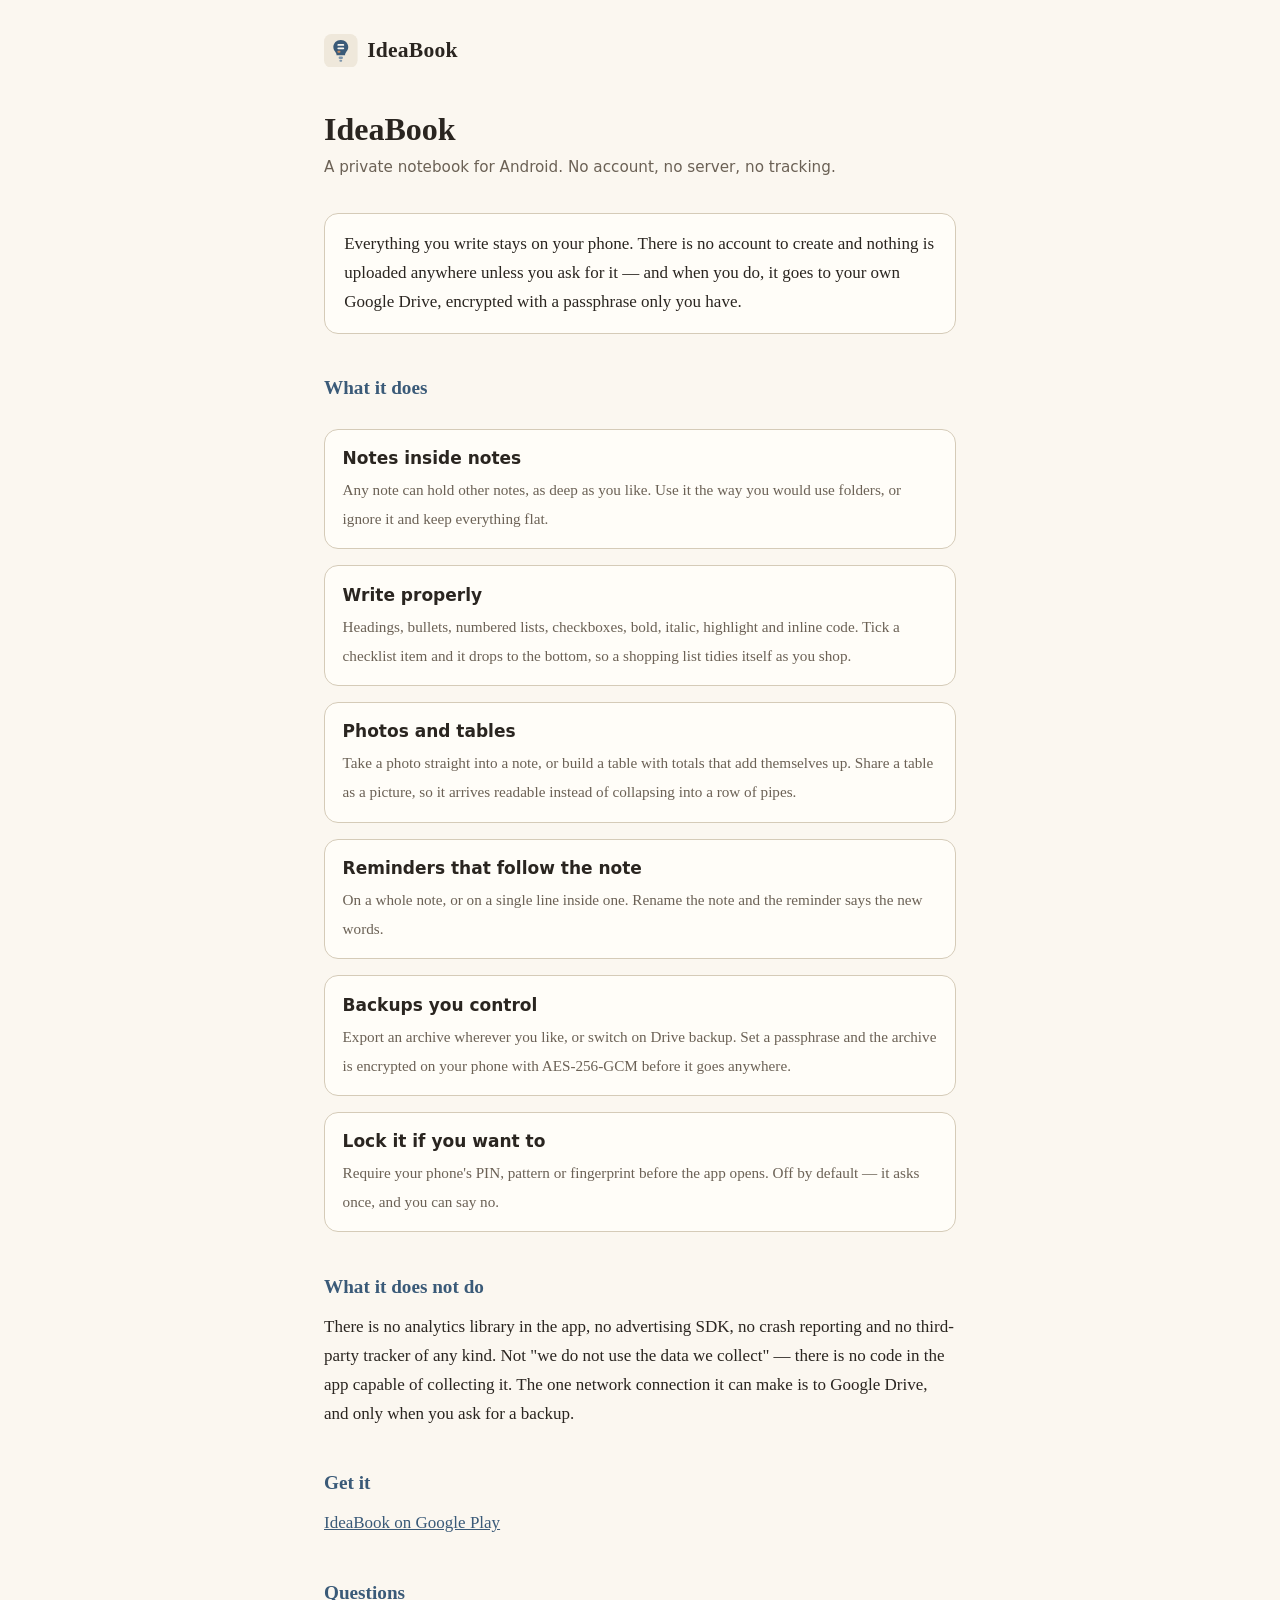
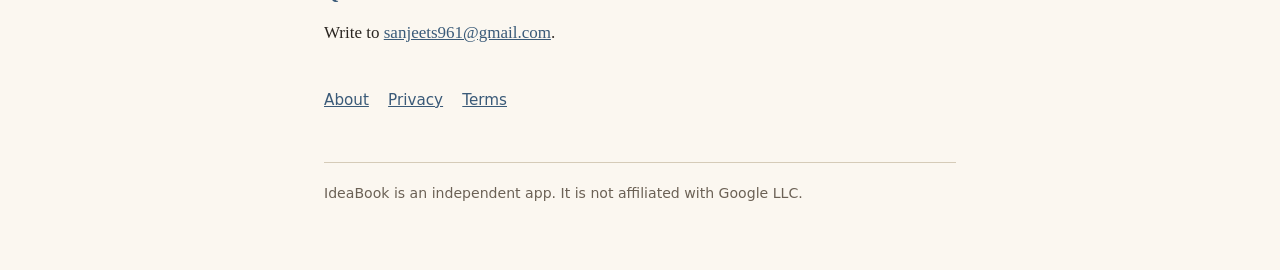
==== index.html @ cc1ff2da "IdeaBook site" ====
<!DOCTYPE html>
<html lang="en">
<head>
<meta charset="utf-8">
<meta name="viewport" content="width=device-width, initial-scale=1">
<title>IdeaBook — a private notebook for Android</title>
<meta name="description" content="A private notebook for Android. Notes inside notes, photos, tables and reminders. No account, no server, no tracking.">
<link rel="stylesheet" href="style.css">
</head>
<body>
<main>
  <div class="brand">
    <a href="./">
      <svg viewBox="0 0 108 108" width="34" height="34" xmlns="http://www.w3.org/2000/svg" aria-hidden="true">
  <rect width="108" height="108" rx="24" fill="#efe8db"/>
  <path d="M54 19C40.2 19 30 29.4 30 42c0 8 4.5 13 7.5 17.5C39.8 63 40.3 65 40.3 68h27.4c0-3 .5-5 2.8-8.5C73.5 55 78 50 78 42 78 29.4 67.8 19 54 19Z" fill="#3a5a78"/>
  <rect x="43" y="32" width="22" height="6" rx="3" fill="#fbf7f0"/>
  <rect x="43" y="43" width="22" height="6" rx="3" fill="#fbf7f0"/>
  <rect x="43" y="54" width="10" height="6" rx="3" fill="#c98a5e"/>
  <rect x="47" y="72" width="14" height="8" rx="4" fill="#7e96ac"/>
  <rect x="49.5" y="83" width="9" height="6" rx="3" fill="#7e96ac"/>
</svg>
      <b>IdeaBook</b>
    </a>
  </div>

  <h1>IdeaBook</h1>
  <p class="sub">A private notebook for Android. No account, no server, no tracking.</p>

  <p class="lede">Everything you write stays on your phone. There is no account to create and
  nothing is uploaded anywhere unless you ask for it — and when you do, it goes to your own
  Google Drive, encrypted with a passphrase only you have.</p>

  <h2>What it does</h2>
  <div class="features">
    <div class="feature"><b>Notes inside notes</b><span>Any note can hold other notes, as deep as
      you like. Use it the way you would use folders, or ignore it and keep everything flat.</span></div>
    <div class="feature"><b>Write properly</b><span>Headings, bullets, numbered lists, checkboxes,
      bold, italic, highlight and inline code. Tick a checklist item and it drops to the bottom,
      so a shopping list tidies itself as you shop.</span></div>
    <div class="feature"><b>Photos and tables</b><span>Take a photo straight into a note, or build
      a table with totals that add themselves up. Share a table as a picture, so it arrives
      readable instead of collapsing into a row of pipes.</span></div>
    <div class="feature"><b>Reminders that follow the note</b><span>On a whole note, or on a single
      line inside one. Rename the note and the reminder says the new words.</span></div>
    <div class="feature"><b>Backups you control</b><span>Export an archive wherever you like, or
      switch on Drive backup. Set a passphrase and the archive is encrypted on your phone with
      AES-256-GCM before it goes anywhere.</span></div>
    <div class="feature"><b>Lock it if you want to</b><span>Require your phone's PIN, pattern or
      fingerprint before the app opens. Off by default — it asks once, and you can say no.</span></div>
  </div>

  <h2>What it does not do</h2>
  <p>There is no analytics library in the app, no advertising SDK, no crash reporting and no
  third-party tracker of any kind. Not "we do not use the data we collect" — there is no code in
  the app capable of collecting it. The one network connection it can make is to Google Drive,
  and only when you ask for a backup.</p>

  <h2>Get it</h2>
  <p><a href="https://play.google.com/store/apps/details?id=com.sanjeet.ideabook">IdeaBook on
  Google Play</a></p>

  <h2>Questions</h2>
  <p>Write to <a href="mailto:sanjeets961@gmail.com">sanjeets961@gmail.com</a>.</p>

  <nav class="pages">
    <a href="./" aria-current="page">About</a>
    <a href="privacy/">Privacy</a>
    <a href="terms/">Terms</a>
  </nav>
  <footer>
    IdeaBook is an independent app. It is not affiliated with Google LLC.
  </footer>
</main>
</body>
</html>
---- style.css ----
/*
  The app's Paper palette, on the web.

  The site and the app should look like the same thing made by the same person — someone who
  lands here from the Play listing has already seen the icon. Ink on warm paper, one accent in
  clay, and nothing else.
*/
:root {
  --paper: #fbf7f0;
  --surface: #fffdf8;
  --variant: #efe8db;
  --rule: #d5cbb8;
  --ink: #3a5a78;
  --clay: #a85c3b;
  --text: #2a2520;
  --muted: #6b6155;
}
@media (prefers-color-scheme: dark) {
  :root {
    --paper: #15130f;
    --surface: #1c1a15;
    --variant: #2c2921;
    --rule: #524c40;
    --ink: #a6c4e0;
    --clay: #e6a182;
    --text: #ece6dc;
    --muted: #a69d90;
  }
}

* { box-sizing: border-box; }

body {
  margin: 0;
  background: var(--paper);
  color: var(--text);
  font: 17px/1.7 ui-serif, Georgia, "Times New Roman", serif;
  -webkit-text-size-adjust: 100%;
}

main { max-width: 42rem; margin: 0 auto; padding: 2rem 1.25rem 4rem; }

/* The wordmark, as close to the app's lockup as a web page can honestly get. */
.brand { display: flex; align-items: center; gap: .6rem; margin-bottom: 2.5rem; }
.brand svg { width: 2.1rem; height: 2.1rem; flex: none; }
.brand b { font-size: 1.35rem; letter-spacing: .01em; }
.brand a { color: inherit; text-decoration: none; display: flex; align-items: center; gap: .6rem; }

h1 { font-size: 2rem; line-height: 1.25; margin: 0 0 .4rem; }
h2 { font-size: 1.2rem; margin: 2.4rem 0 .6rem; color: var(--ink); }
h3 { font-size: 1rem; margin: 1.6rem 0 .3rem; }
p, li { margin: .6rem 0; }
ul { padding-left: 1.2rem; }

.sub { color: var(--muted); margin: 0 0 2rem; font-size: .95rem; }

.lede {
  background: var(--surface);
  border: 1px solid var(--rule);
  border-radius: 14px;
  padding: 1rem 1.2rem;
  margin: 1.5rem 0 2rem;
}

a { color: var(--ink); }
a:hover { color: var(--clay); }

nav.pages { margin: 2.5rem 0 0; display: flex; gap: 1.2rem; flex-wrap: wrap; font-size: .95rem; }

footer {
  margin-top: 3rem; padding-top: 1.2rem;
  border-top: 1px solid var(--rule);
  color: var(--muted); font-size: .88rem;
}

code {
  background: var(--variant); padding: .1rem .35rem; border-radius: 4px;
  font-family: ui-monospace, SFMono-Regular, Menlo, monospace; font-size: .88em;
}

/* Sans for the parts that are the app's voice rather than its writing, same rule as in-app. */
.sub, nav.pages, footer, .feature b { font-family: system-ui, -apple-system, "Segoe UI", Roboto, sans-serif; }

.features { display: grid; gap: 1rem; margin: 1.5rem 0; }
.feature { background: var(--surface); border: 1px solid var(--rule); border-radius: 14px; padding: .9rem 1.1rem; }
.feature b { display: block; margin-bottom: .2rem; }
.feature span { color: var(--muted); font-size: .95rem; }
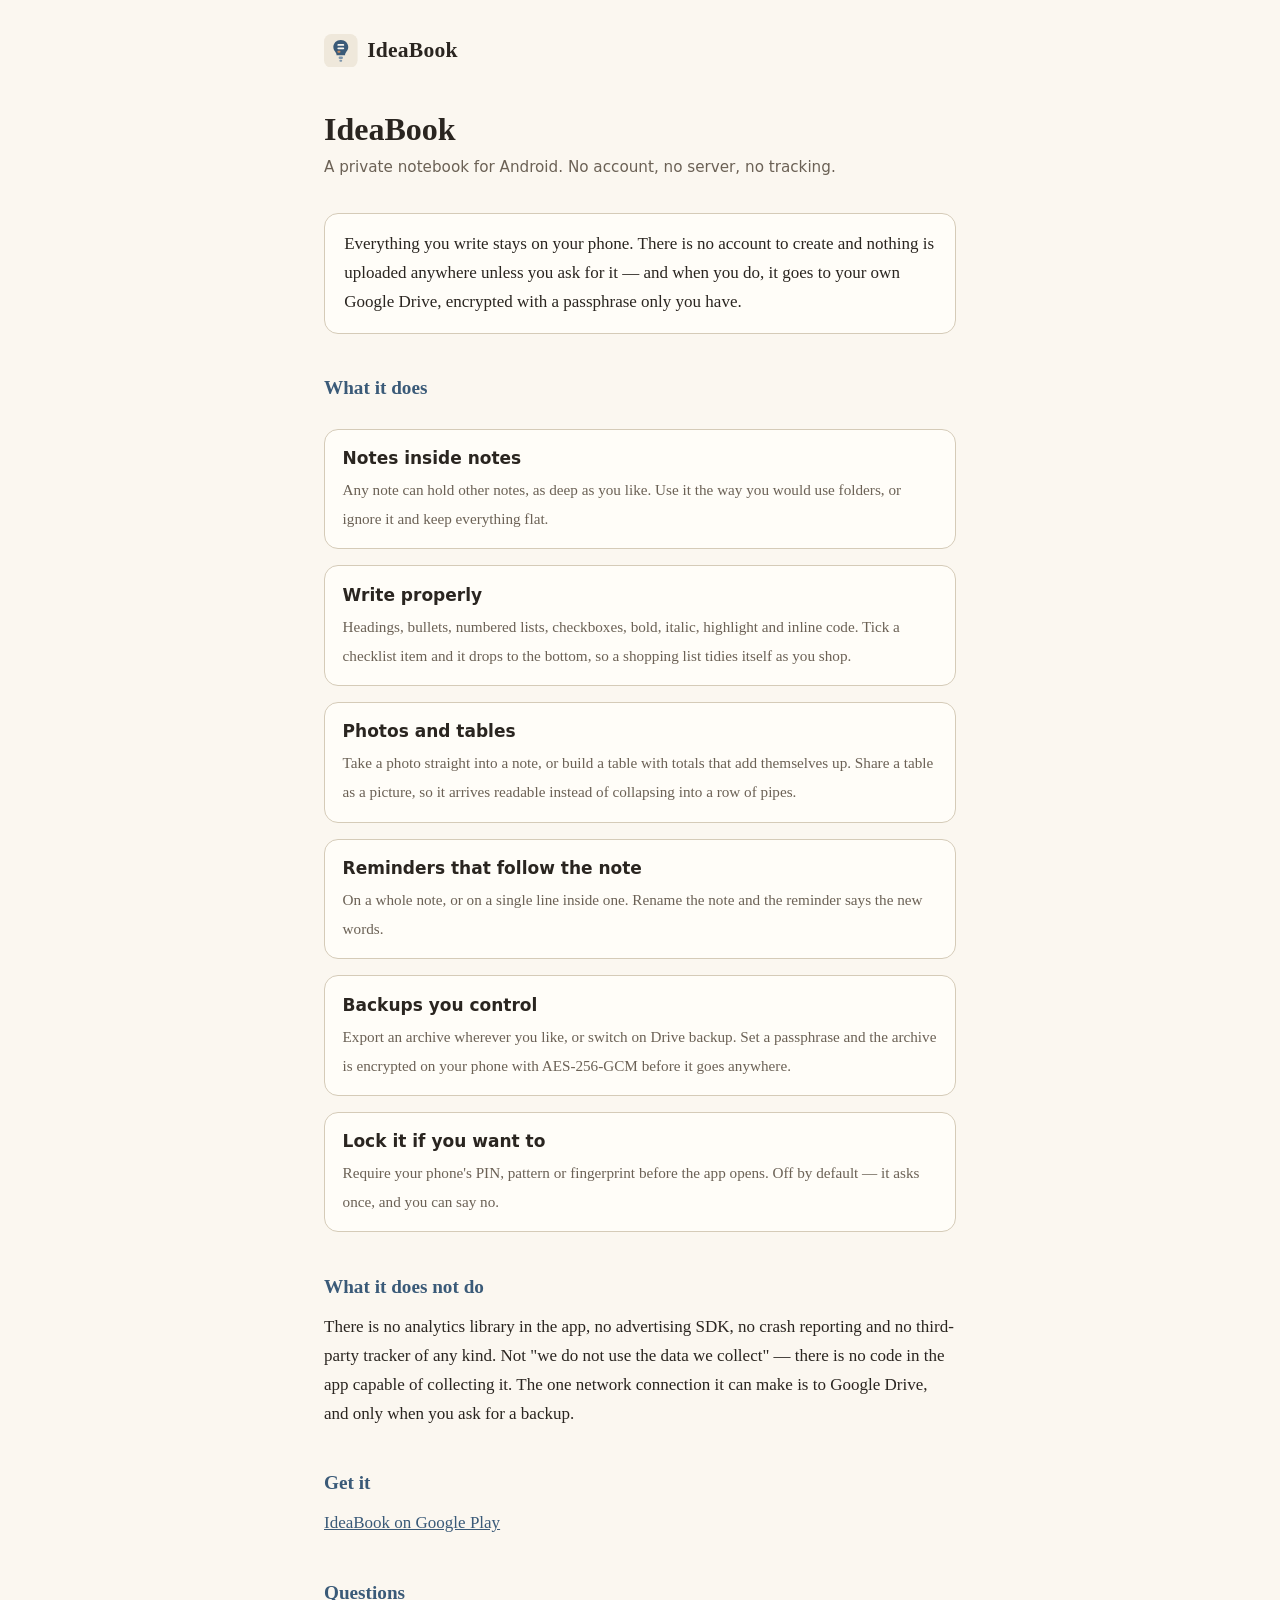
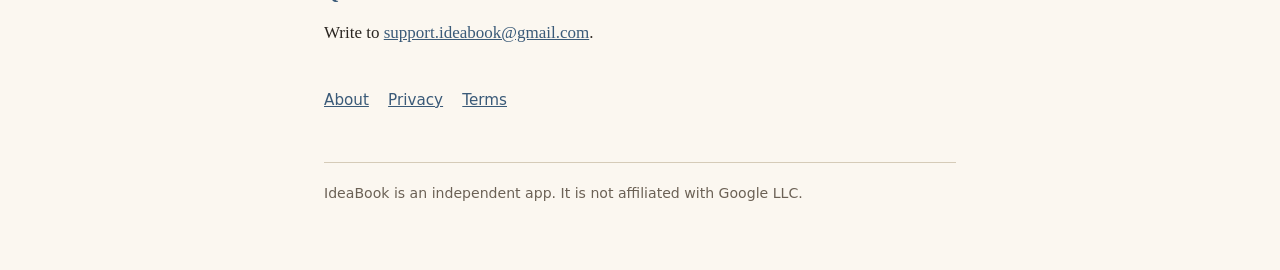
==== commit 9af3a7ca: "Use the dedicated support address" ====
--- a/index.html
+++ b/index.html
@@ -61,7 +61,7 @@
   Google Play</a></p>
 
   <h2>Questions</h2>
-  <p>Write to <a href="mailto:sanjeets961@gmail.com">sanjeets961@gmail.com</a>.</p>
+  <p>Write to <a href="mailto:support.ideabook@gmail.com">support.ideabook@gmail.com</a>.</p>
 
   <nav class="pages">
     <a href="./" aria-current="page">About</a>
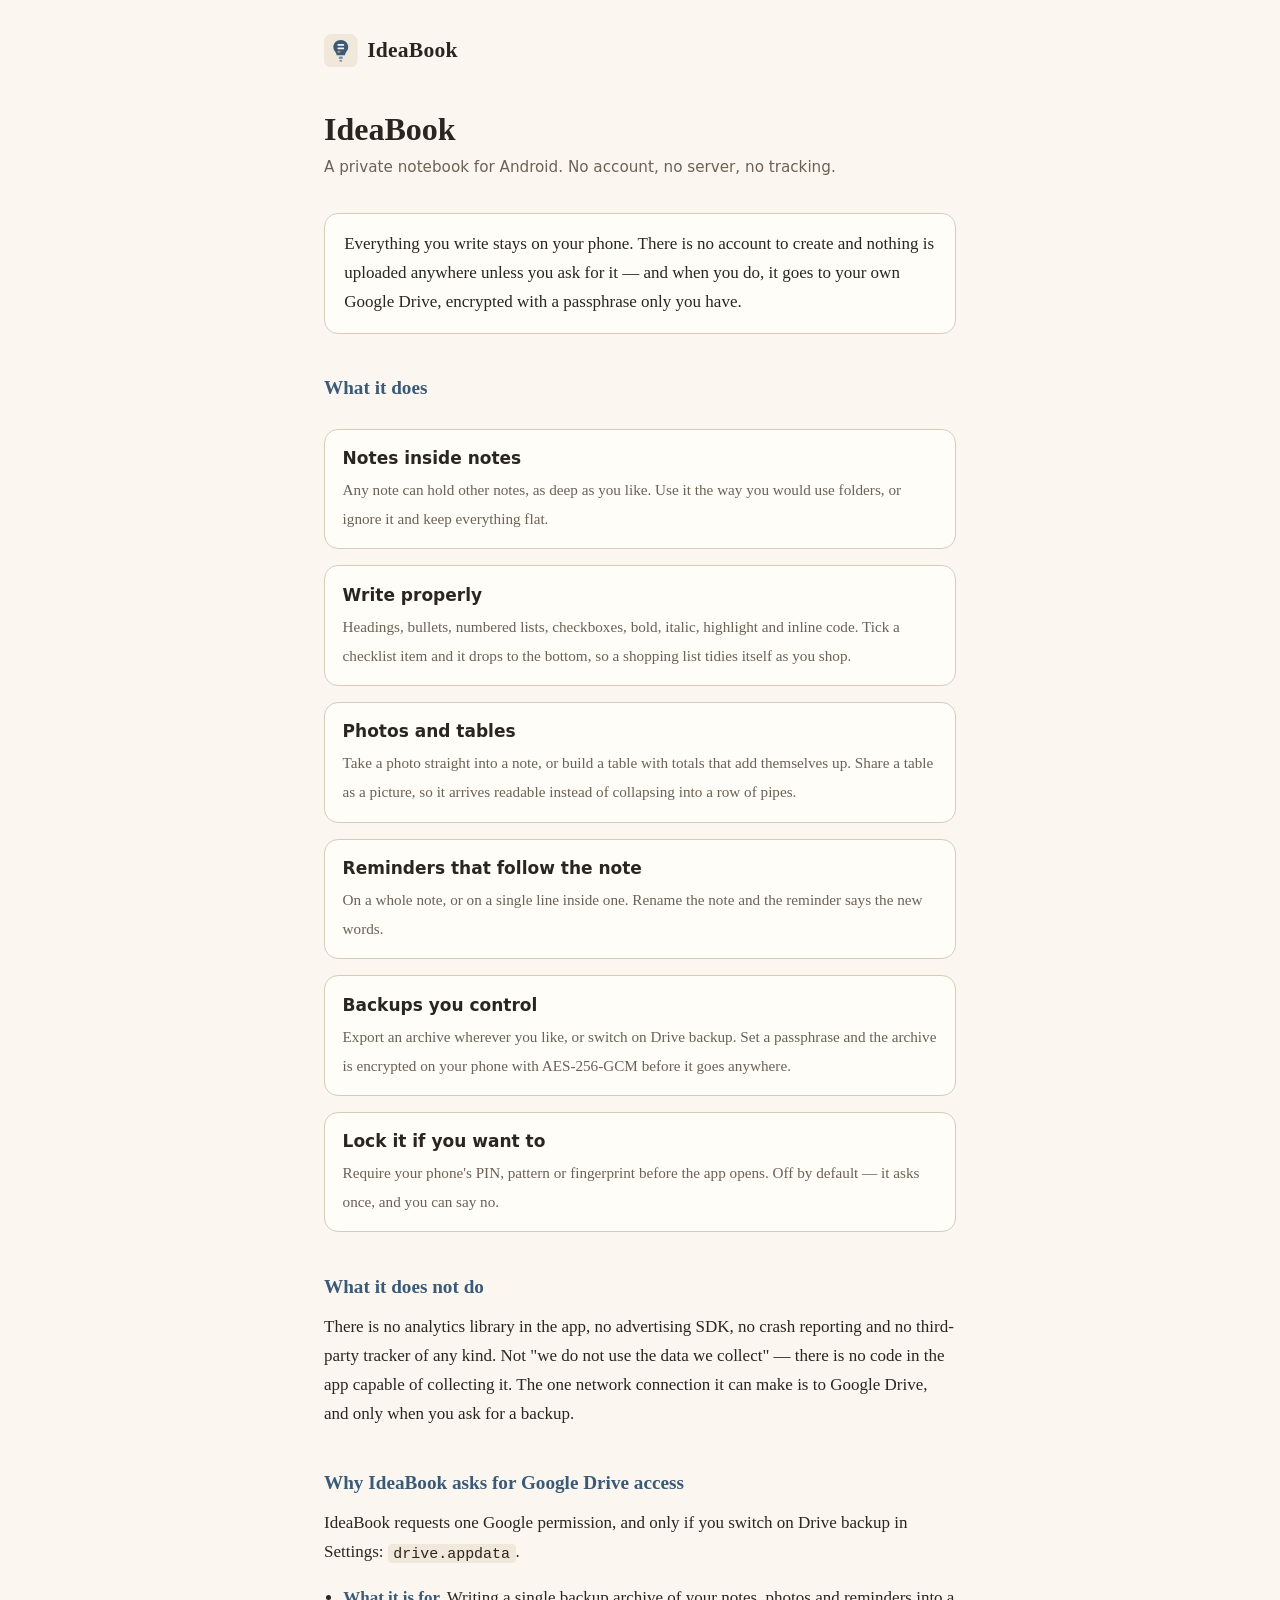
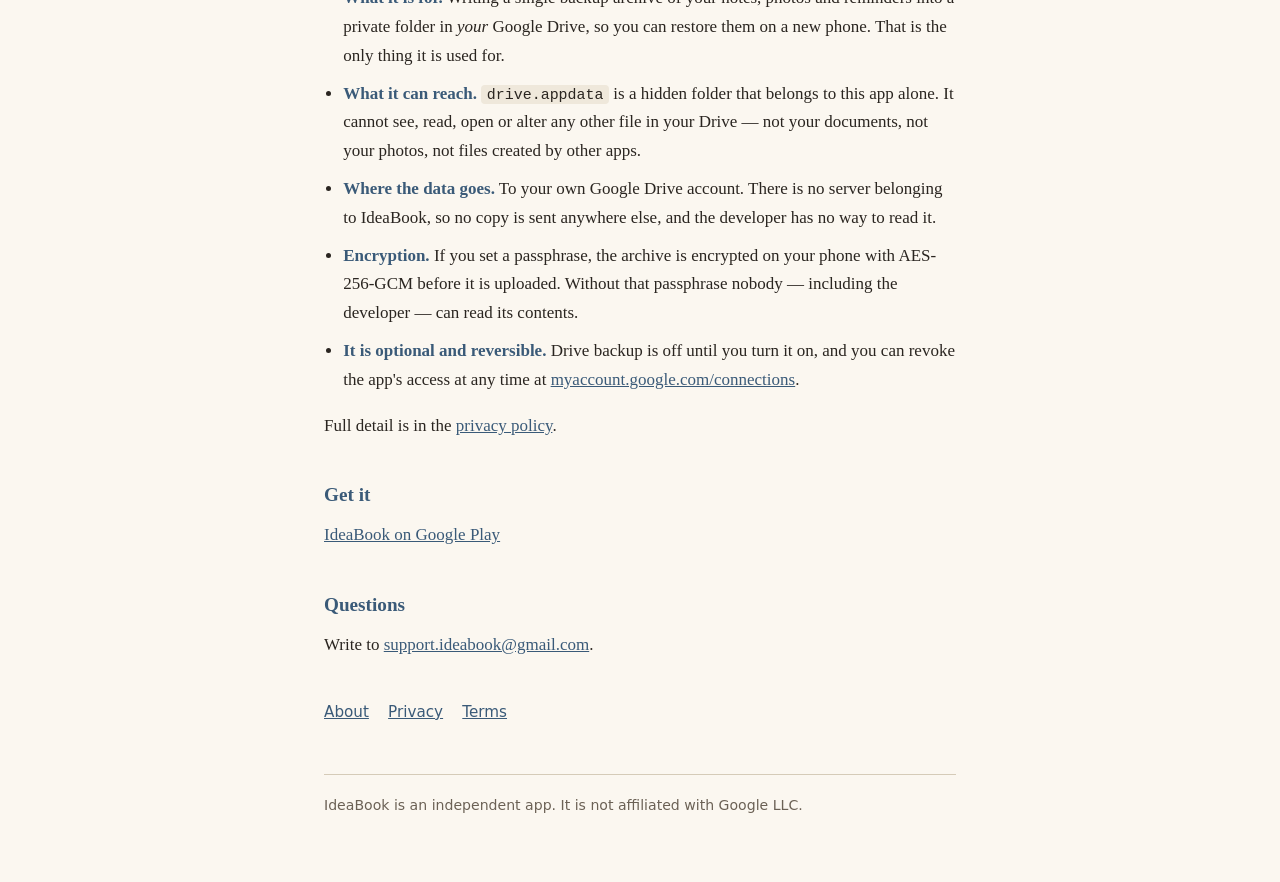
==== commit 628c3b2e: "Explain why the app requests Drive access" ====
--- a/index.html
+++ b/index.html
@@ -56,8 +56,29 @@
   the app capable of collecting it. The one network connection it can make is to Google Drive,
   and only when you ask for a backup.</p>
 
+  <h2>Why IdeaBook asks for Google Drive access</h2>
+  <p>IdeaBook requests one Google permission, and only if you switch on Drive backup in Settings:
+  <code>drive.appdata</code>.</p>
+  <ul>
+    <li><b>What it is for.</b> Writing a single backup archive of your notes, photos and reminders
+      into a private folder in <em>your</em> Google Drive, so you can restore them on a new phone.
+      That is the only thing it is used for.</li>
+    <li><b>What it can reach.</b> <code>drive.appdata</code> is a hidden folder that belongs to this
+      app alone. It cannot see, read, open or alter any other file in your Drive — not your
+      documents, not your photos, not files created by other apps.</li>
+    <li><b>Where the data goes.</b> To your own Google Drive account. There is no server belonging
+      to IdeaBook, so no copy is sent anywhere else, and the developer has no way to read it.</li>
+    <li><b>Encryption.</b> If you set a passphrase, the archive is encrypted on your phone with
+      AES-256-GCM before it is uploaded. Without that passphrase nobody — including the developer
+      — can read its contents.</li>
+    <li><b>It is optional and reversible.</b> Drive backup is off until you turn it on, and you can
+      revoke the app's access at any time at
+      <a href="https://myaccount.google.com/connections">myaccount.google.com/connections</a>.</li>
+  </ul>
+  <p>Full detail is in the <a href="privacy/">privacy policy</a>.</p>
+
   <h2>Get it</h2>
-  <p><a href="https://play.google.com/store/apps/details?id=com.sanjeet.ideabook">IdeaBook on
+  <p><a href="https://play.google.com/store/apps/details?id=org.privastack.ideabook">IdeaBook on
   Google Play</a></p>
 
   <h2>Questions</h2>
--- a/style.css
+++ b/style.css
@@ -85,3 +85,9 @@
 .feature { background: var(--surface); border: 1px solid var(--rule); border-radius: 14px; padding: .9rem 1.1rem; }
 .feature b { display: block; margin-bottom: .2rem; }
 .feature span { color: var(--muted); font-size: .95rem; }
+
+/* The Drive-permission list: Google's branding review looks for this explanation, so it has to
+   read as prose rather than as another feature grid. */
+main > ul { padding-left: 1.2rem; }
+main > ul li { margin: .55rem 0; }
+main > ul li b { color: var(--ink); }
